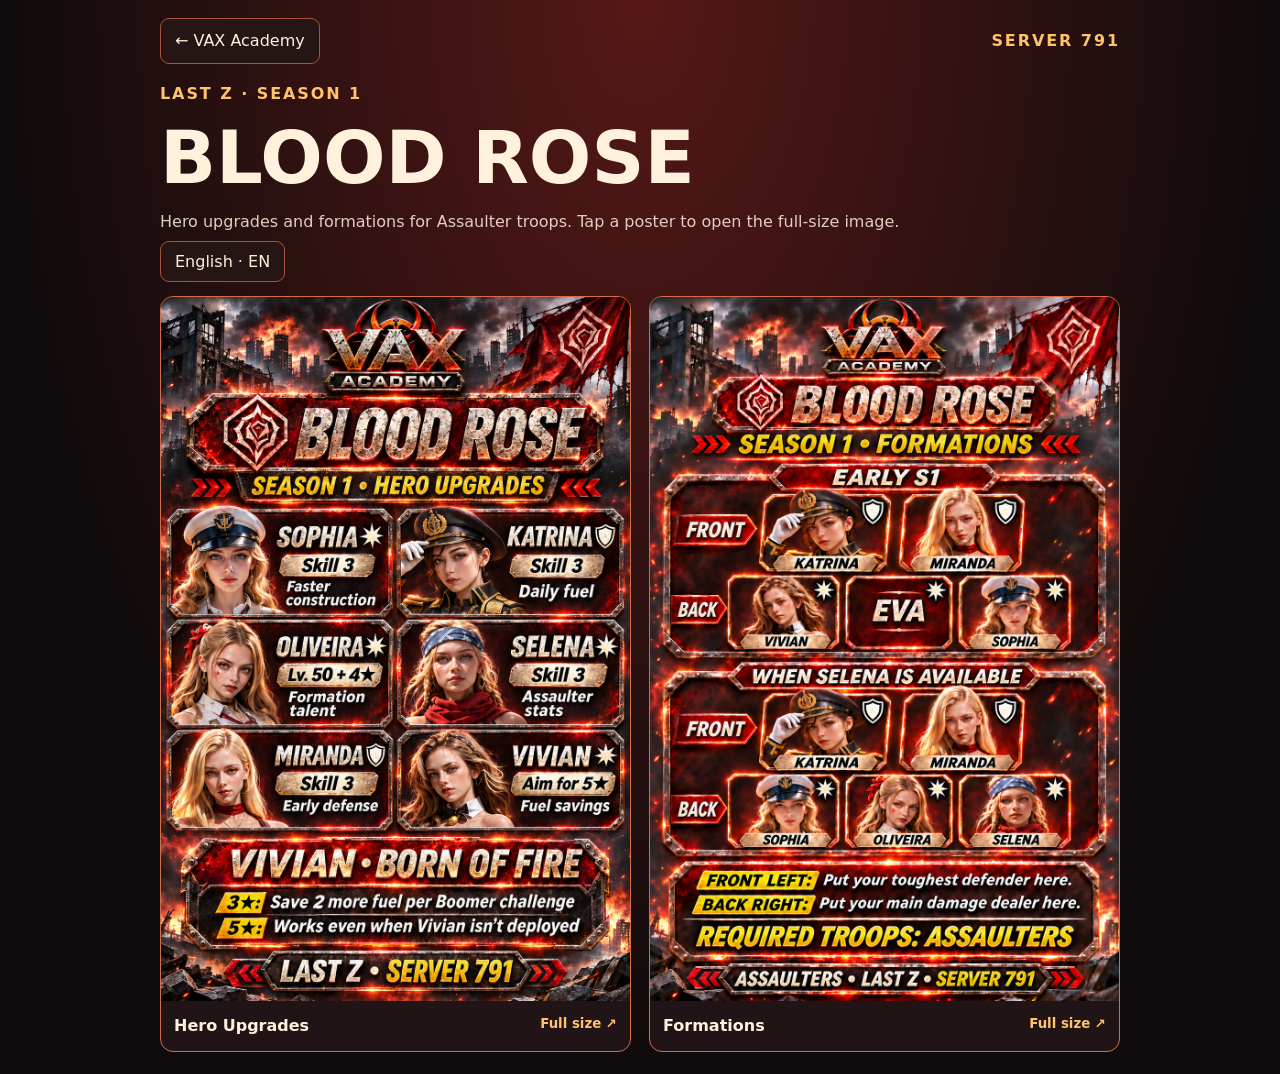
==== blood-rose.html @ e6d3a576 "Add files via upload" ====
<!doctype html>
<html lang="en">
<head>
<meta charset="utf-8">
<meta name="viewport" content="width=device-width, initial-scale=1">
<meta name="theme-color" content="#100b0c">
<title>Blood Rose S1 · VAX Academy</title>
<style>
*{box-sizing:border-box}body{margin:0;color:#fff1dc;background:radial-gradient(ellipse at top,#561817,#100b0c 40rem);font:16px/1.5 system-ui,sans-serif}header,main{width:min(100% - 28px,960px);margin:auto}header{padding:18px 0;display:flex;justify-content:space-between;gap:12px;align-items:center}a{color:inherit}header a,.language{padding:10px 14px;border:1px solid #ab523d;border-radius:9px;background:#251515;text-decoration:none}h1{font-size:clamp(2rem,8vw,4.6rem);line-height:1;margin:.2em 0;text-transform:uppercase}.label{color:#ffc36a;font-weight:850;letter-spacing:.12em}p{color:#e2cebf}.gallery{display:grid;grid-template-columns:repeat(auto-fit,minmax(min(100%,340px),1fr));gap:18px;margin:22px 0}.poster{display:block;overflow:hidden;border:1px solid #d46d48;border-radius:13px;background:#211416;text-decoration:none}.poster:hover{border-color:#ffc36a}img{display:block;width:100%;height:auto}.caption{display:flex;flex-wrap:wrap;justify-content:space-between;gap:4px 12px;padding:13px;font-weight:750}.caption small{color:#ffc36a}:focus-visible{outline:3px solid #ffc36a;outline-offset:3px}
</style>
</head>
<body>
<header><a href="./index.html">← VAX Academy</a><span class="label">SERVER 791</span></header>
<main>
<div class="label">LAST Z · SEASON 1</div><h1>Blood Rose</h1>
<p>Hero upgrades and formations for Assaulter troops. Tap a poster to open the full-size image.</p>
<a class="language" href="#english" lang="en">English · EN</a>
<section class="gallery" id="english" aria-label="English posters">
<a class="poster" href="./blood-rose-upgrades-en.png"><img src="./blood-rose-upgrades-en.png" width="1024" height="1536" alt="Blood Rose Season 1 hero upgrade priorities and Vivian’s fuel savings"><span class="caption">Hero Upgrades <small>Full size ↗</small></span></a>
<a class="poster" href="./blood-rose-formations-en.png"><img src="./blood-rose-formations-en.png" width="1024" height="1536" alt="Two Blood Rose Season 1 formations showing where to put each hero and which troops to use"><span class="caption">Formations <small>Full size ↗</small></span></a>
</section>
</main>
</body>
</html>
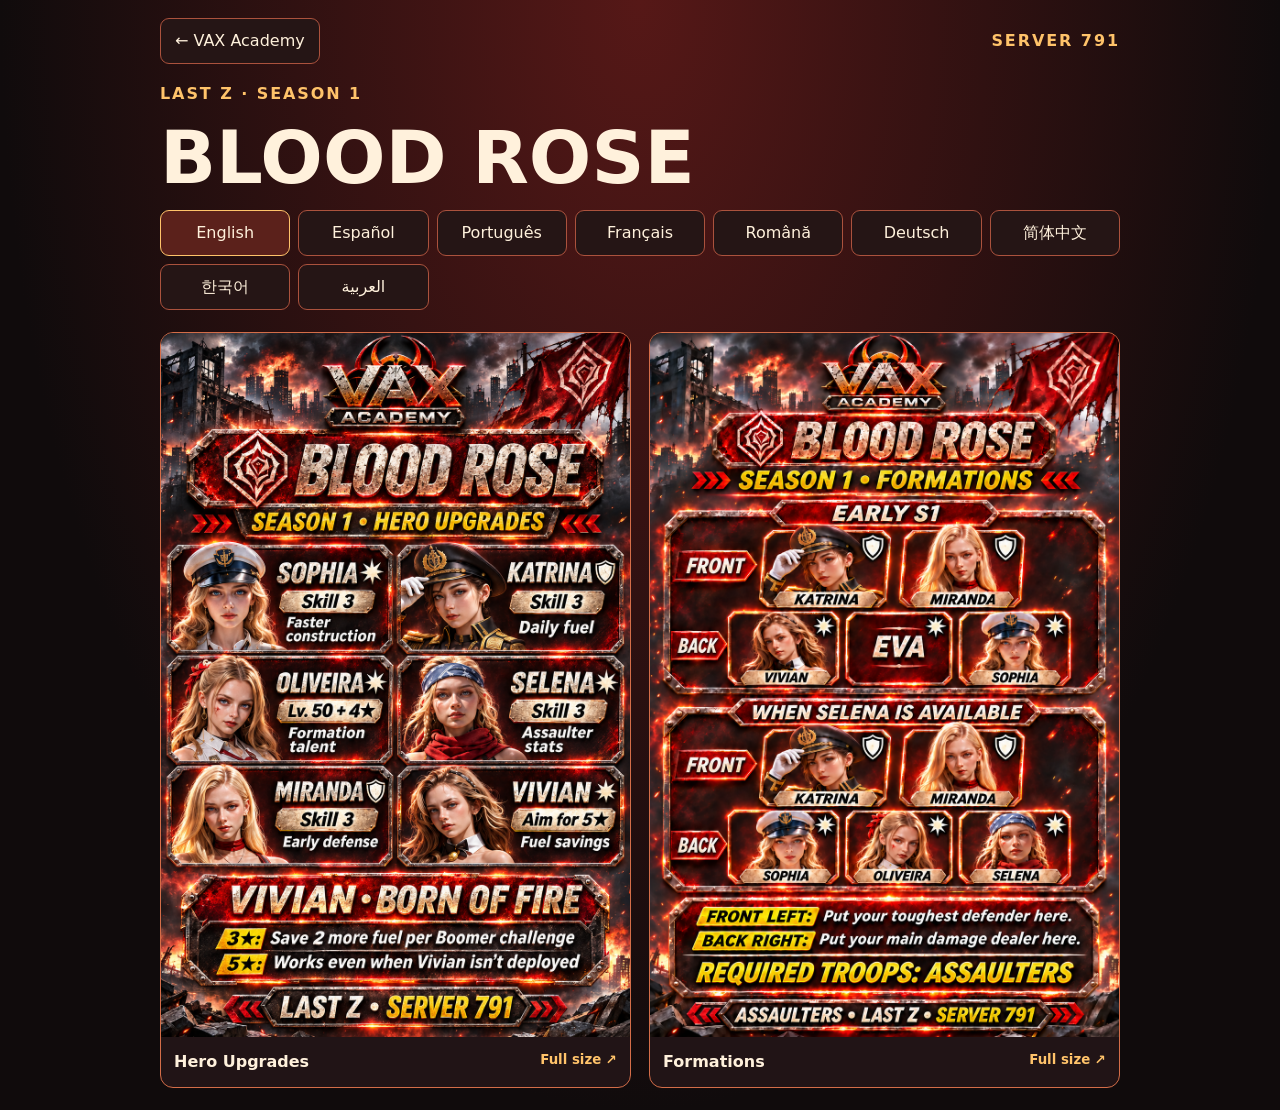
==== commit cab7a1ad: "Add files via upload" ====
--- a/blood-rose.html
+++ b/blood-rose.html
@@ -7,18 +7,23 @@
 <title>Blood Rose S1 · VAX Academy</title>
 <style>
 *{box-sizing:border-box}body{margin:0;color:#fff1dc;background:radial-gradient(ellipse at top,#561817,#100b0c 40rem);font:16px/1.5 system-ui,sans-serif}header,main{width:min(100% - 28px,960px);margin:auto}header{padding:18px 0;display:flex;justify-content:space-between;gap:12px;align-items:center}a{color:inherit}header a,.language{padding:10px 14px;border:1px solid #ab523d;border-radius:9px;background:#251515;text-decoration:none}h1{font-size:clamp(2rem,8vw,4.6rem);line-height:1;margin:.2em 0;text-transform:uppercase}.label{color:#ffc36a;font-weight:850;letter-spacing:.12em}p{color:#e2cebf}.gallery{display:grid;grid-template-columns:repeat(auto-fit,minmax(min(100%,340px),1fr));gap:18px;margin:22px 0}.poster{display:block;overflow:hidden;border:1px solid #d46d48;border-radius:13px;background:#211416;text-decoration:none}.poster:hover{border-color:#ffc36a}img{display:block;width:100%;height:auto}.caption{display:flex;flex-wrap:wrap;justify-content:space-between;gap:4px 12px;padding:13px;font-weight:750}.caption small{color:#ffc36a}:focus-visible{outline:3px solid #ffc36a;outline-offset:3px}
-</style>
+.languages{display:grid;grid-template-columns:repeat(auto-fit,minmax(130px,1fr));gap:8px;margin:16px 0}.language[aria-current=true]{border-color:#ffc36a;background:#5b211b}.language{text-align:center}</style>
 </head>
-<body>
-<header><a href="./index.html">← VAX Academy</a><span class="label">SERVER 791</span></header>
-<main>
-<div class="label">LAST Z · SEASON 1</div><h1>Blood Rose</h1>
-<p>Hero upgrades and formations for Assaulter troops. Tap a poster to open the full-size image.</p>
-<a class="language" href="#english" lang="en">English · EN</a>
-<section class="gallery" id="english" aria-label="English posters">
-<a class="poster" href="./blood-rose-upgrades-en.png"><img src="./blood-rose-upgrades-en.png" width="1024" height="1536" alt="Blood Rose Season 1 hero upgrade priorities and Vivian’s fuel savings"><span class="caption">Hero Upgrades <small>Full size ↗</small></span></a>
-<a class="poster" href="./blood-rose-formations-en.png"><img src="./blood-rose-formations-en.png" width="1024" height="1536" alt="Two Blood Rose Season 1 formations showing where to put each hero and which troops to use"><span class="caption">Formations <small>Full size ↗</small></span></a>
-</section>
-</main>
-</body>
-</html>
+<body><header><a href="./index.html">← VAX Academy</a><span class="label" dir="ltr">SERVER 791</span></header><main><div class="label" id="season">LAST Z · SEASON 1</div><h1><bdi>Blood Rose</bdi></h1><nav class="languages" aria-label="Language"><a class="language" lang="en" href="?lang=en">English</a><a class="language" lang="es" href="?lang=es">Español</a><a class="language" lang="pt" href="?lang=pt">Português</a><a class="language" lang="fr" href="?lang=fr">Français</a><a class="language" lang="ro" href="?lang=ro">Română</a><a class="language" lang="de" href="?lang=de">Deutsch</a><a class="language" lang="zh-Hans" href="?lang=zh">简体中文</a><a class="language" lang="ko" href="?lang=ko">한국어</a><a class="language" lang="ar" href="?lang=ar">العربية</a></nav><section class="gallery" aria-label="Blood Rose"></section></main><script>const labels={"en":["English","SEASON 1","Hero Upgrades","Formations","Full size ↗"],"es":["Español","TEMPORADA 1","Mejoras de héroes","Formaciones","Tamaño completo ↗"],"pt":["Português","TEMPORADA 1","Melhorias de heróis","Formações","Ver em tamanho real"],"fr":["Français","SAISON 1","Amélioration des héros","Formations","Voir en taille réelle"],"ro":["Română","SEZONUL 1","Îmbunătățirea eroilor","Formații","Vezi la dimensiune completă"],"de":["Deutsch","SAISON 1","Helden verbessern","Aufstellungen","In voller Größe öffnen"],"zh":["简体中文","第 1 赛季","英雄培养","阵容站位","查看原图"],"ko":["한국어","시즌 1","영웅 육성","편성 배치","원본 크기로 보기"],"ar":["العربية","الموسم الأول","ترقية الأبطال","التشكيلات","افتح بالحجم الكامل"]};
+const key="last-z-791-language";
+const requested=new URLSearchParams(location.search).get("lang");
+let saved; try {saved=localStorage.getItem(key)} catch {}
+const valid=k=>Object.prototype.hasOwnProperty.call(labels,k);
+const lang=[requested,saved,navigator.language.split("-")[0],"en"].find(valid);
+try{if(valid(requested))localStorage.setItem(key,lang)}catch{}
+document.documentElement.lang=lang==="zh"?"zh-Hans":lang;
+document.documentElement.dir=lang==="ar"?"rtl":"ltr";
+document.querySelector('.language[href="?lang='+lang+'"]').setAttribute("aria-current","true");
+document.querySelector("#season").textContent="LAST Z · "+labels[lang][1];
+const ext=["en","es"].includes(lang)?"png":"svg";
+for(const [i,section] of ["upgrades","formations"].entries()){
+ const title=labels[lang][i+2],a=document.createElement("a"),img=document.createElement("img"),label=document.createElement("span"),small=document.createElement("small");
+ a.className="poster";a.href="./blood-rose-"+section+"-"+lang+"."+ext;
+ img.src=a.href;img.alt="Blood Rose · "+title;img.width=1024;img.height=ext==="png"?1536:i===0?1390:1710;
+ label.className="caption";label.append(title);small.textContent=labels[lang][4];label.append(small);a.append(img,label);document.querySelector(".gallery").append(a);
+}</script></body></html>
